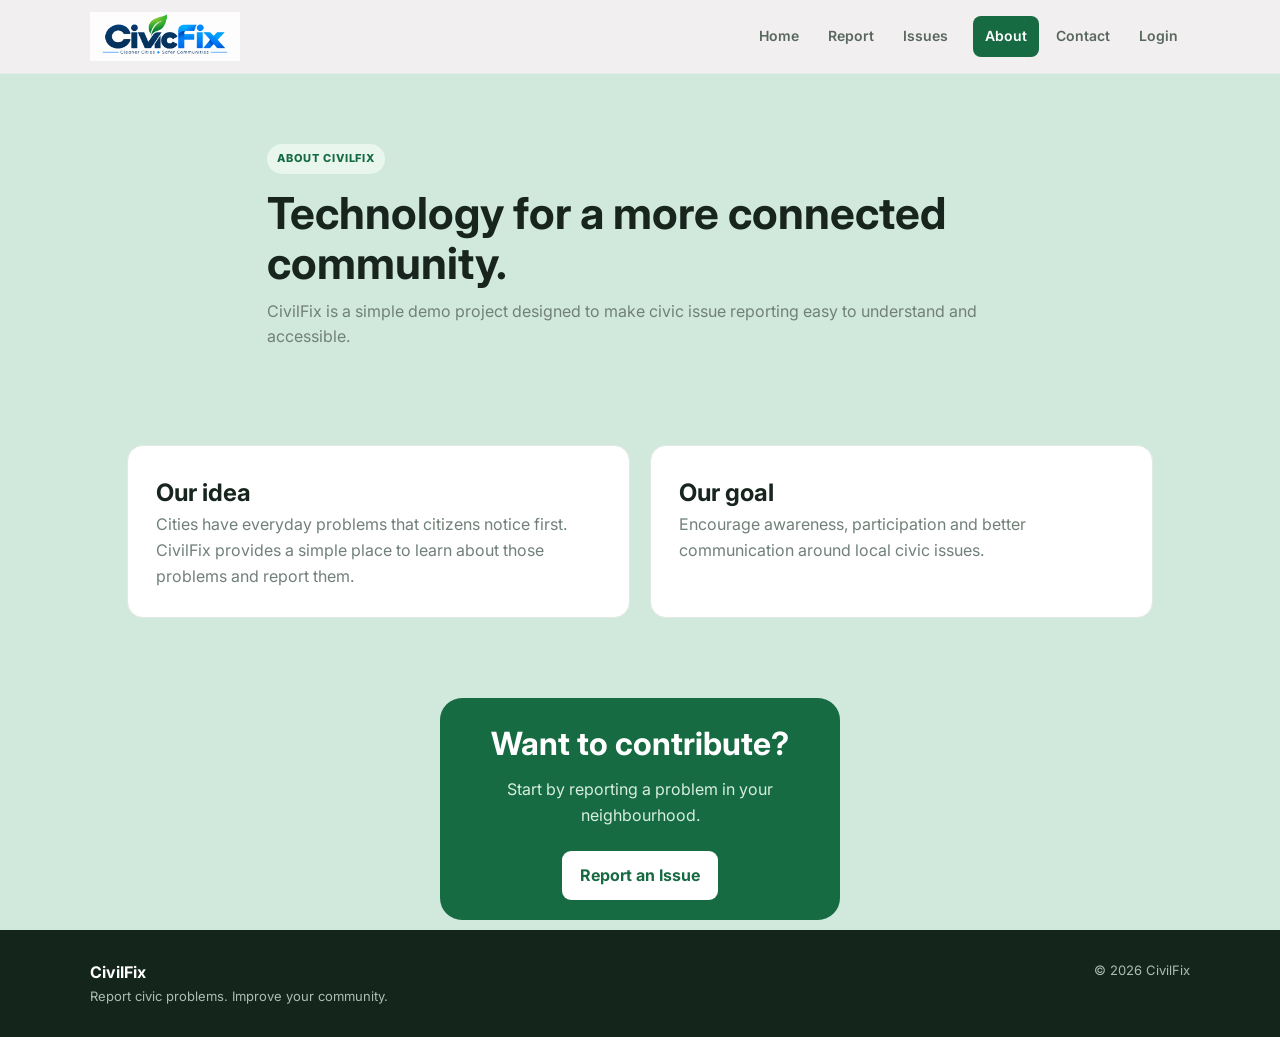
==== about.html @ 61f485c6 "first commit" ====
<!DOCTYPE html>
<html lang="en">
<head>
    <meta charset="UTF-8">
    <meta name="viewport" content="width=device-width, initial-scale=1.0">
    <title>About | CivilFix</title>
    <link rel="stylesheet" href="style.css">
</head>
<body>
    <nav class="navbar">
        <a class="brand" href="index.html">
            <img src="civilfix-logo.png" alt="CivilFix">
        </a>
        <div class="navlinks">
            <a href="index.html">Home</a>
            <a href="report.html">Report</a>
            <a href="issues.html">Issues</a>
            <a class="highlight" href="about.html">About</a>
            <a href="contact.html">Contact</a>
            <a href="login.html">Login</a>
        </div>
    </nav>

    <section class="page-header">
        <span class="tag">ABOUT CIVILFIX</span>
        <h1>Technology for a more connected community.</h1>
        <p>CivilFix is a simple demo project designed to make civic issue reporting easy to understand
            and accessible.</p>
    </section>
    <section class="section">
        <div class="about-box">
            <div>
                <h2>Our idea</h2>
                <p>Cities have everyday problems that citizens notice first.
                    CivilFix provides a simple place to learn about those problems and report them.</p>
            </div>
            <div>
                <h2>Our goal</h2>
                <p>Encourage awareness, participation and better communication
                    around local civic issues.</p>
            </div>
        </div>
    </section>
    <section class="cta">
        <h2>Want to contribute?</h2>
        <p>Start by reporting a problem in your neighbourhood.</p>
        <a class="button" href="report.html">Report an Issue</a>
    </section>

    <footer>
        <div>
            <strong>CivilFix</strong>
            <p>Report civic problems. Improve your community.</p>
        </div>
        <p>© 2026 CivilFix</p>
    </footer>
</body>
</html>
---- style.css ----
@import url('https://fonts.googleapis.com/css2?family=Inter:wght@400;500;600;700;800&display=swap');

* {
    margin: 0;
    padding: 0;
    box-sizing: border-box;
}

body {
    font-family: Inter, Arial, sans-serif;
    background: #d1e9dd;
    color: #18251f;
    line-height: 1.6;
}

a {
    text-decoration: none;
}

.navbar {
    height: 74px;
    background: rgb(241, 239, 239);
    border-bottom: 1px solid #e5ebe7;
    display: flex;
    align-items: center;
    justify-content: space-between;
    padding: 0 7%;
    position: sticky;
    top: 0;
    z-index: 10;
}

.brand {
    display: flex;
    align-items: center;
    gap: 9px;
    font-size: 20px;
    font-weight: 800;
    color: #176b43;
}

.brand img {
    width: 150px;
    height: 150px;
    object-fit: contain;
}

.navlinks {
    display: flex;
    align-items: center;
    gap: 5px;
}

.navlinks a {
    padding: 9px 12px;
    border-radius: 8px;
    font-size: 14px;
    font-weight: 600;
    color: #59685f;
}

.navlinks a:hover {
    background: #edf7f1;
    color: #176b43;
}

.navlinks .highlight {
    background: #176b43;
    color: white;
    margin-left: 8px;
}

.navlinks .highlight:hover {
    background: #125735;
    color: white;
}

.hero {
    max-width: 1180px;
    min-height: 560px;
    margin: auto;
    padding: 80px 6%;
    display: grid;
    grid-template-columns: 1.4fr .8fr;
    align-items: center;
    gap: 70px;
}

.tag {
    display: inline-block;
    color: #176b43;
    background: #e8f6ee;
    padding: 6px 10px;
    border-radius: 20px;
    font-size: 11px;
    font-weight: 800;
    letter-spacing: .08em;
}

.hero h1 {
    font-size: clamp(42px, 6vw, 68px);
    line-height: 1.05;
    margin: 18px 0;
}

.hero h1 span {
    color: #16824a;
}

.hero-text>p {
    max-width: 650px;
    color: #66756c;
    font-size: 17px;
}

.buttons {
    display: flex;
    gap: 12px;
    margin-top: 28px;
}

.button {
    display: inline-block;
    border: none;
    background: #176b43;
    color: white;
    padding: 12px 18px;
    border-radius: 9px;
    font: inherit;
    font-weight: 700;
    cursor: pointer;
}

.button:hover {
    background: #125735;
}

.light-button {
    background: white;
    color: #176b43;
    border: 1px solid #d8e5dd;
}

.light-button:hover {
    background: #edf7f1;
    color: #176b43;
}

.hero-card {
    background: white;
    border: 1px solid #e0e9e3;
    border-radius: 22px;
    padding: 35px;
    box-shadow: 0 20px 50px rgba(28, 67, 47, .09);
}

.hero-icon {
    font-size: 52px;
    margin-bottom: 20px;
}

.hero-card h3 {
    font-size: 23px;
    margin-bottom: 8px;
}

.hero-card p,
.card p,
.page-header p,
.about-box p,
.contact-item p {
    color: #718078;
}

.section {
    max-width: 1180px;
    margin: auto;
    padding: 70px 6%;
}

.section-title {
    margin-bottom: 30px;
}

.section-title h2 {
    font-size: 32px;
    margin-top: 10px;
}

.cards {
    display: grid;
    gap: 18px;
}

.cards.three {
    grid-template-columns: repeat(3, 1fr);
}

.card {
    background: white;
    border: 1px solid #e1e9e4;
    border-radius: 15px;
    padding: 25px;
}

.icon {
    font-size: 28px;
    margin-bottom: 12px;
}

.cta {
    margin: 10px auto;
    max-width: 400px;
    text-align: center;
    background: #176b43;
    color: white;
    padding: 20px;
    border-radius: 22px;
}

.cta h2 {
    font-size: 32px;
}

.cta p {
    color: #d7eee0;
    margin: 8px 0 22px;
}

.cta .button {
    background: white;
    color: #176b43;
}

.page-header {
    max-width: 900px;
    margin: auto;
    padding: 70px 6% 25px;
}

.page-header h1 {
    font-size: 44px;
    line-height: 1.15;
    margin: 14px 0 10px;
}

.form-section {
    max-width: 900px;
    margin: auto;
    padding: 20px 6% 70px;
}

.form-card {
    background: white;
    border: 1px solid #e0e8e3;
    border-radius: 16px;
    padding: 28px;
    box-shadow: 0 10px 35px rgba(28, 67, 47, .06);
}

.form-grid {
    display: grid;
    grid-template-columns: 1fr 1fr;
    gap: 18px;
}

label {
    display: block;
    font-size: 13px;
    font-weight: 700;
    margin: 13px 0 6px;
}

input,
select,
textarea {
    width: 100%;
    border: 1px solid #d5e0d9;
    border-radius: 8px;
    padding: 11px 12px;
    font: inherit;
    background: white;
}

textarea {
    min-height: 120px;
    resize: vertical;
}

input:focus,
select:focus,
textarea:focus {
    outline: 2px solid #bfe3cc;
    border-color: #5ba77a;
}



.issue-list {
    padding-top: 25px;
}

.issue-row {
    max-width: 900px;
    margin: 14px auto;
    padding: 20px;
    background: white;
    border: 1px solid #e1e9e4;
    border-radius: 14px;
    display: flex;
    align-items: center;
    gap: 15px;
}

.issue-row>div:nth-child(2) {
    flex: 1;
}

.issue-symbol {
    font-size: 30px;
}

.issue-row h3 {
    font-size: 16px;
}

.issue-row p {
    color: #7a8780;
    font-size: 13px;
}

.status {
    padding: 6px 10px;
    border-radius: 20px;
    font-size: 11px;
    font-weight: 800;
}

.pending {
    background: #fff4d8;
    color: #9a6a00;
}

.progress {
    background: #e5f0ff;
    color: #2864a6;
}

.resolved {
    background: #e5f7eb;
    color: #287447;
}

.about-box {
    display: grid;
    grid-template-columns: 1fr 1fr;
    gap: 20px;
}

.about-box>div {
    background: white;
    border: 1px solid #e1e9e4;
    border-radius: 16px;
    padding: 28px;
}

.contact-grid {
    max-width: 900px;
    margin: auto;
    padding: 25px 6% 70px;
    display: grid;
    grid-template-columns: .8fr 1.2fr;
    gap: 30px;
}

.contact-info {
    background: #eaf5ee;
    border-radius: 16px;
    padding: 25px;
}

.contact-item {
    display: flex;
    gap: 14px;
    padding: 15px 0;
    border-bottom: 1px solid #d6e8dc;
}

.contact-item:last-child {
    border-bottom: 0;
}

.contact-item span {
    font-size: 24px;
}

.login-section {
    min-height: calc(100vh - 74px);
    display: flex;
    justify-content: center;
    align-items: center;
    padding: 50px 20px;
}

.login-card {
    width: 100%;
    max-width: 430px;
    background: white;
    border: 1px solid #e0e8e3;
    border-radius: 18px;
    padding: 35px;
    box-shadow: 0 18px 50px rgba(28, 67, 47, .09);
}

.login-card h1 {
    margin: 12px 0 4px;
}

.muted {
    color: #7a8780;
    font-size: 13px;
}

.full {
    width: 100%;
    margin-top: 18px;
}

footer {
    background: #14251c;
    color: white;
    padding: 30px 7%;
    display: flex;
    justify-content: space-between;
    gap: 20px;
}

footer p {
    color: #aebdb4;
    font-size: 13px;
}

/* submit page css */
.success-body {
    background-color: #FDFDF4;
    font-family: Arial, sans-serif;
}

.output-page {
    display: flex;
    align-items: center;
    justify-content: center;
    flex-direction: column;
    margin-top : 30px;
}

.home-btn {
    text-decoration: none;
    border: none;
    border-radius: 20px;
    background-color: #22C55E;
    color: white;
    padding: 10px 20px;
}

.home-btn:hover {
    background-color: #16A34A;
}

.submit-text {
    font-weight: 500;
    font-size: 18px;
    color: #166534;
    margin : 10px
}
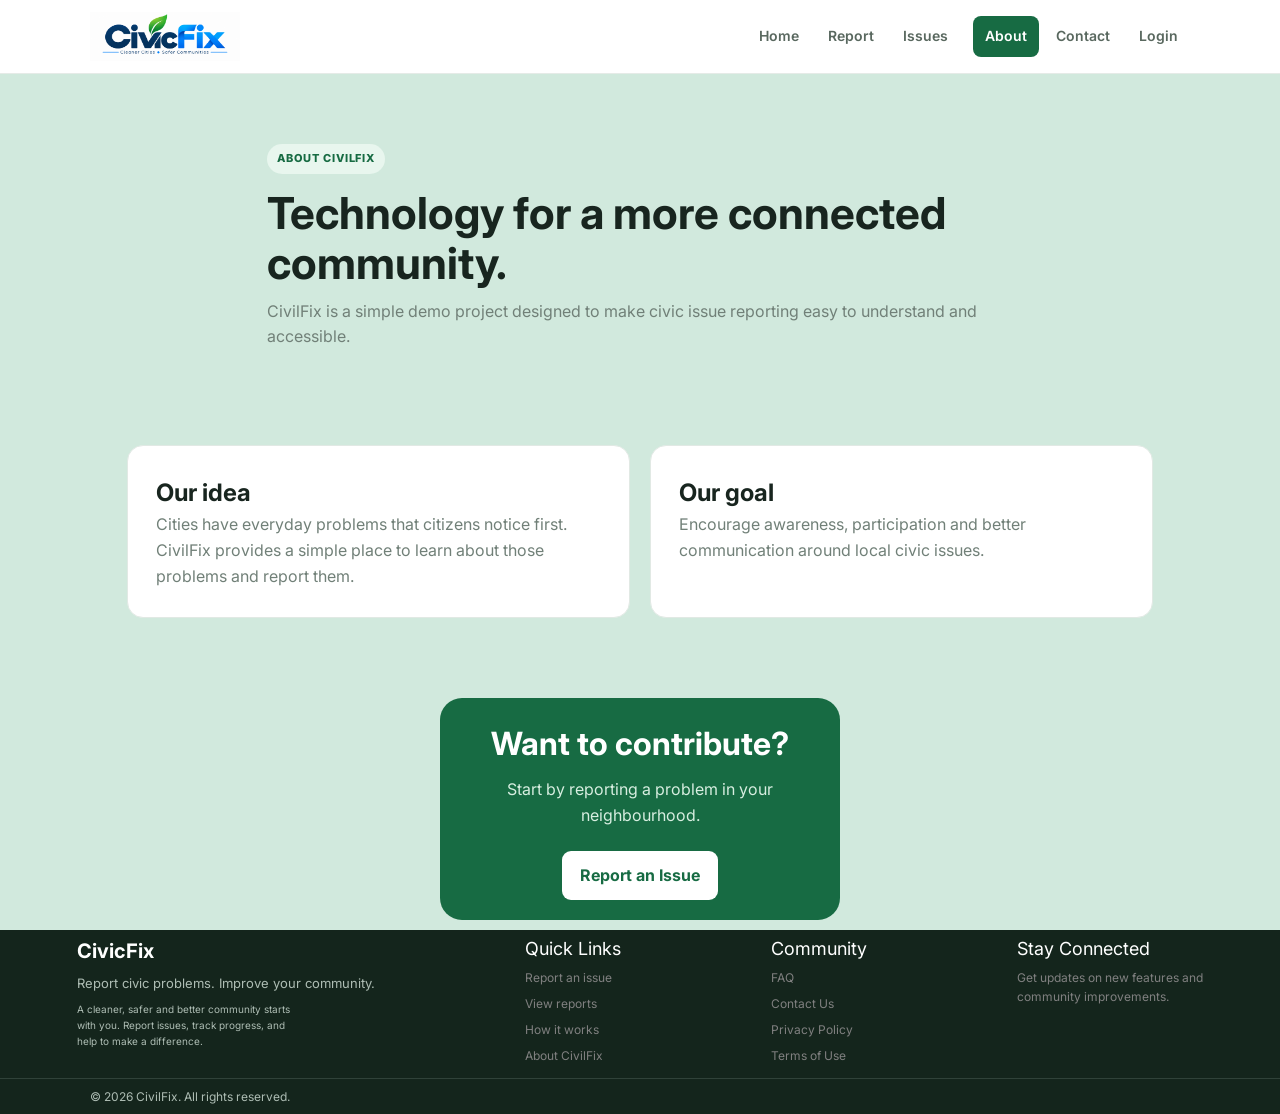
==== commit 103a6d93: "Final upadation" ====
--- a/about.html
+++ b/about.html
@@ -47,12 +47,51 @@
         <a class="button" href="report.html">Report an Issue</a>
     </section>
 
-    <footer>
-        <div>
-            <strong>CivilFix</strong>
-            <p>Report civic problems. Improve your community.</p>
+        <footer>
+        <div class="footers">
+            <div class="footer-brand">
+                <strong>CivicFix</strong>
+                <p>Report civic problems. Improve your community.</p>
+                <p>
+                    A cleaner, safer and better community starts<br>
+                    with you. Report issues, track progress, and<br>
+                    help to make a difference.
+                </p>
+            </div>
+
+            <div class="footer-column">
+                <p>Quick Links</p>
+
+                <a href="report.html">Report an issue</a>
+                <a href="issues.html">View reports</a>
+                <a href="index.html">How it works</a>
+                <a href="about.html">About CivilFix</a>
+            </div>
+
+            <div class="footer-column">
+                <p>Community</p>
+
+                <a href="about.html">FAQ</a>
+                <a href="contact.html">Contact Us</a>
+                <a href="about.html">Privacy Policy</a>
+                <a href="about.html">Terms of Use</a>
+            </div>
+
+            <div class="footer-column">
+                <p>Stay Connected</p>
+
+                <span>
+                    Get updates on new features and<br>
+                    community improvements.
+                </span>
+            </div>
+
         </div>
-        <p>© 2026 CivilFix</p>
+
+        <div class="copyright">
+            <p>&copy; 2026 CivilFix. All rights reserved.</p>
+        </div>
+
     </footer>
 </body>
 </html>
--- a/style.css
+++ b/style.css
@@ -17,9 +17,23 @@
     text-decoration: none;
 }
 
+.icons {
+     width:27px;
+}   
+
+.cf-code {
+    display: inline-block;
+    border-radius: 20px;
+    padding: 5px 8px;
+    background: #e2e2e2;
+    color: #333;
+    font-size: 14px;
+    font-weight: 600;
+}
+
 .navbar {
     height: 74px;
-    background: rgb(241, 239, 239);
+    background: rgb(255, 255, 255);
     border-bottom: 1px solid #e5ebe7;
     display: flex;
     align-items: center;
@@ -152,6 +166,9 @@
     border-radius: 22px;
     padding: 35px;
     box-shadow: 0 20px 50px rgba(28, 67, 47, .09);
+    background-image : url(front_page.jpeg);
+    height: 350px;
+    width: 350px;
 }
 
 .hero-icon {
@@ -164,7 +181,10 @@
     margin-bottom: 8px;
 }
 
-.hero-card p,
+.hero-card p{
+    color:#2c312e;
+}
+
 .card p,
 .page-header p,
 .about-box p,
@@ -429,17 +449,75 @@
 footer {
     background: #14251c;
     color: white;
-    padding: 30px 7%;
+}
+
+.footers {
+    background: #14251c;
+    color: white;
+    padding: 5px 6%;
     display: flex;
     justify-content: space-between;
-    gap: 20px;
-}
-
-footer p {
+    gap: 40px;
+}
+
+.footers p {
     color: #aebdb4;
     font-size: 13px;
 }
 
+.footer-brand strong {
+    font-size: 20px;
+    color: white;
+}
+
+.footer-brand p:first-of-type {
+    margin-top: 6px;
+}
+
+.footer-brand p:last-of-type {
+    font-size: 10px;
+    line-height: 1.6;
+    margin-top: 7px;
+}
+
+.footer-column > p {
+    font-size: 18px;
+    color: white;
+    margin-top: 0;
+    margin-bottom: 4px;
+}
+
+.footer-column a {
+    display: block;
+    color: grey;
+    font-size: 12px;
+    text-decoration: none;
+    margin-bottom: 7px;
+}
+
+.footer-column a:hover {
+    color: white;
+}
+
+
+.footer-column span {
+    display: inline-block;
+    color: grey;
+    font-size: 12px;
+    line-height: 1.6;
+}
+
+
+.copyright {
+    border-top: 1px solid #304239;
+    padding: 8px 7%;
+}
+
+.copyright p {
+    margin: 0;
+    color: #aebdb4;
+    font-size: 12px;
+}
 /* submit page css */
 .success-body {
     background-color: #FDFDF4;
